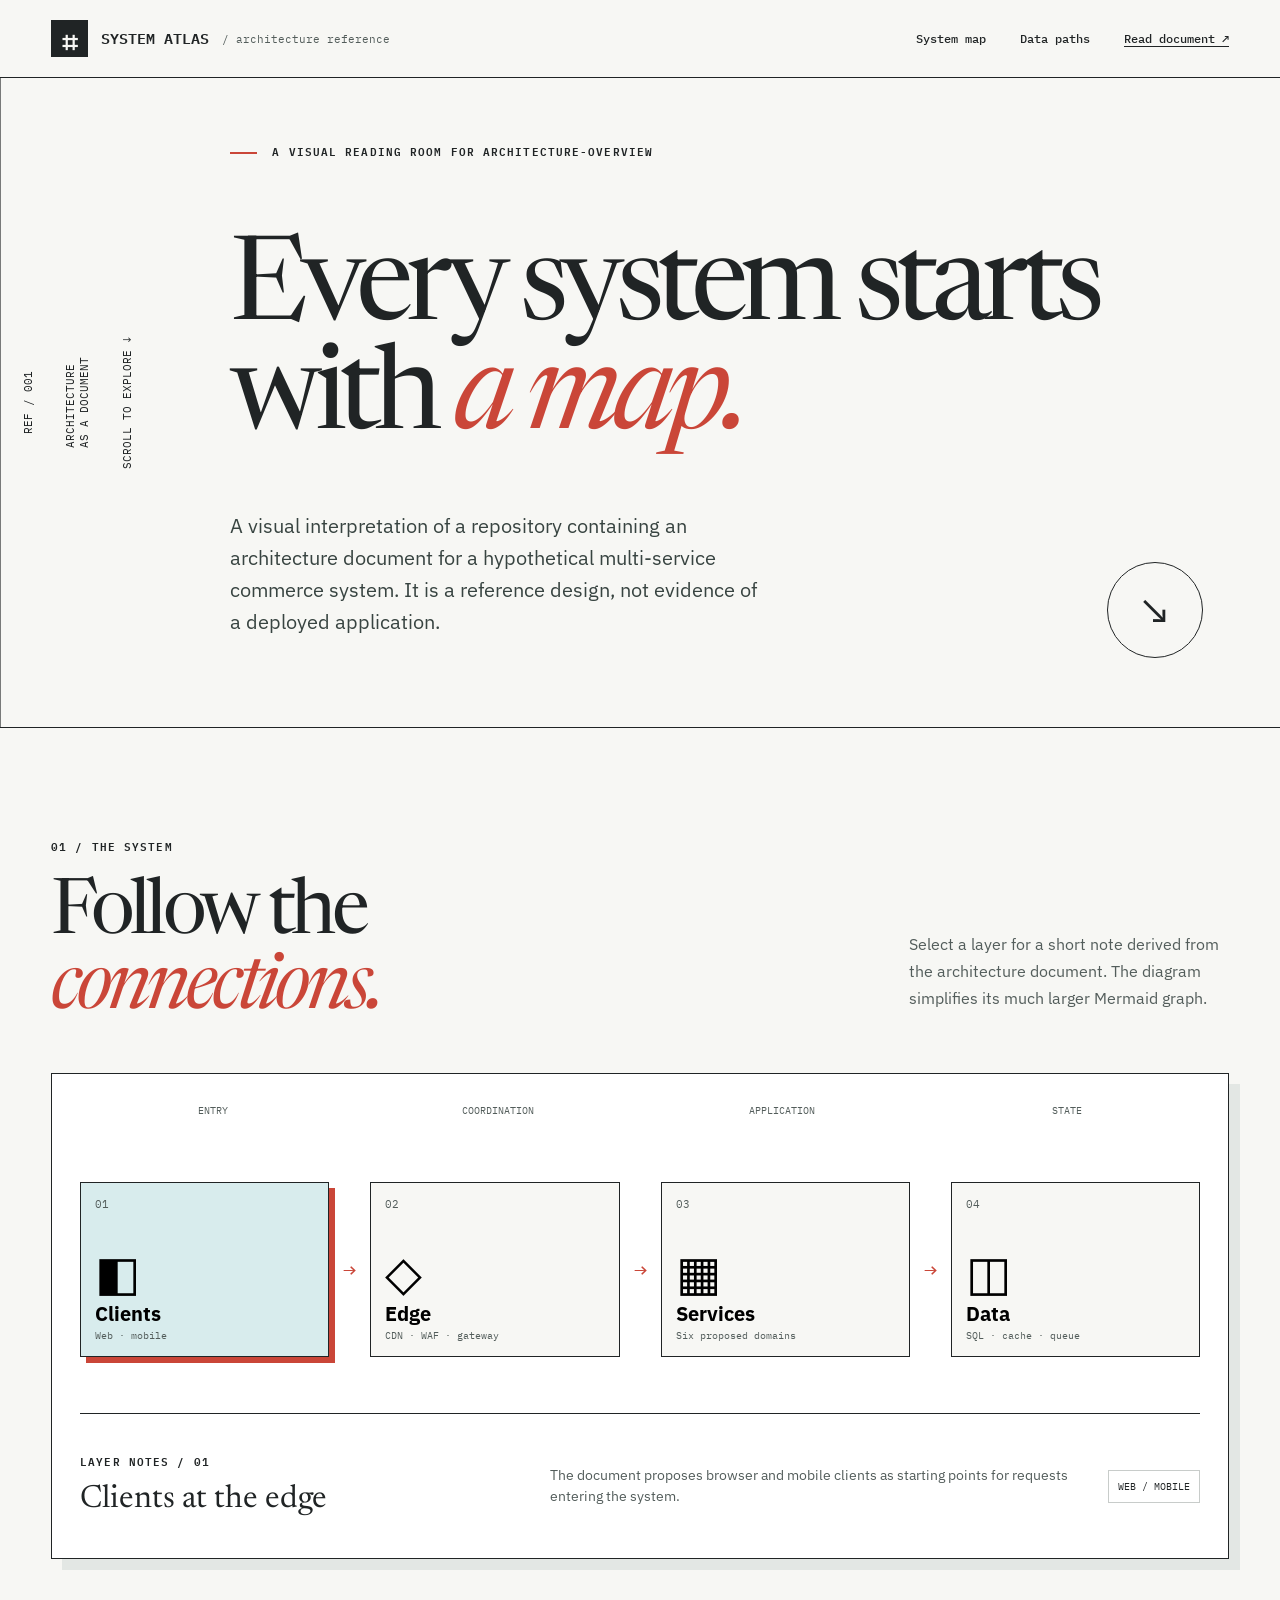
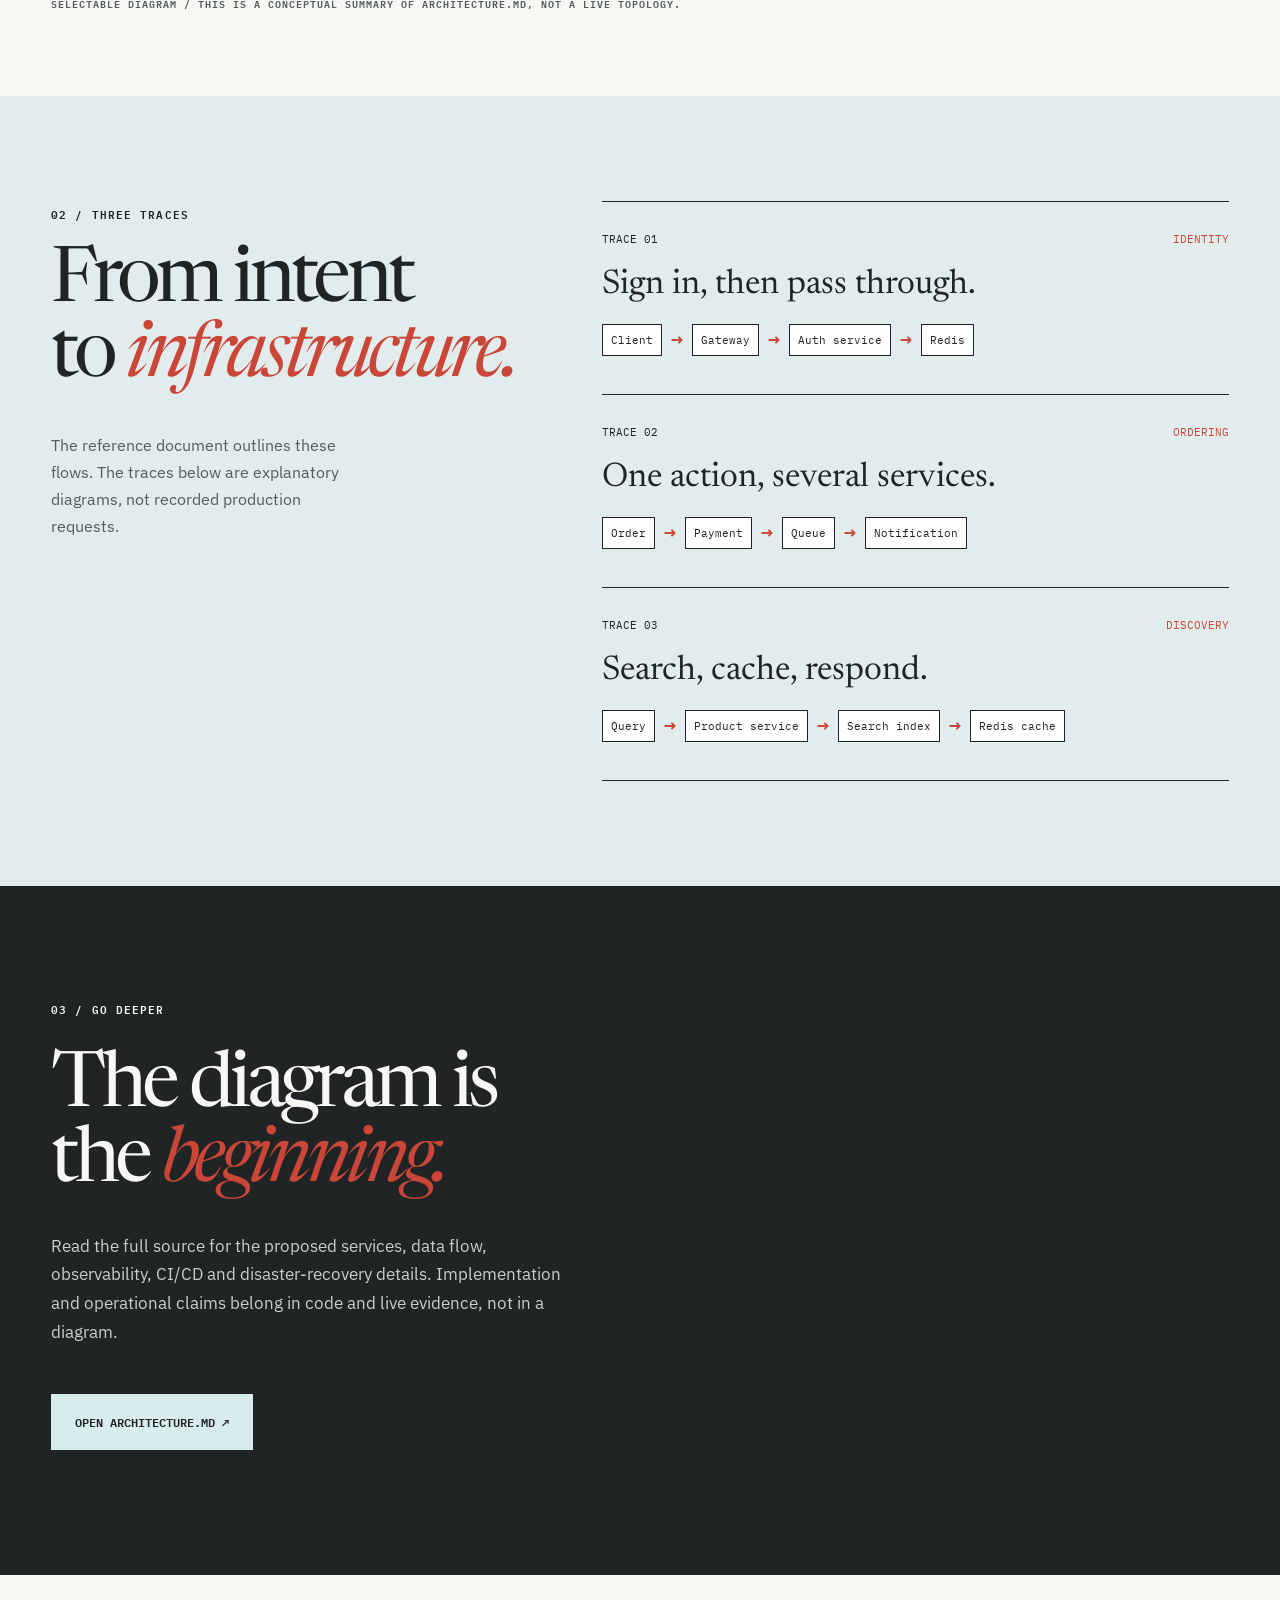
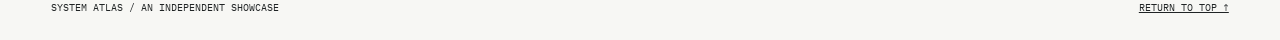
==== showcase-design/showcases/architecture-overview/index.html @ 067b2204 "feat: add public repository design gallery" ====
<!doctype html>
<html lang="en"><head><meta charset="utf-8"><meta name="viewport" content="width=device-width,initial-scale=1"><meta name="theme-color" content="#f7f7f4"><meta name="description" content="An interactive visual reading room for a documented reference architecture. Design-only concept."><title>System Atlas — Architecture Overview</title><link rel="preconnect" href="https://fonts.googleapis.com"><link rel="preconnect" href="https://fonts.gstatic.com" crossorigin><link href="https://fonts.googleapis.com/css2?family=IBM+Plex+Mono:wght@400;500;600&family=IBM+Plex+Sans:wght@400;500;600;700&family=Newsreader:opsz,wght@6..72,400;6..72,500&display=swap" rel="stylesheet"><link rel="stylesheet" href="styles.css"><script defer src="app.js"></script></head><body>
<a class="skip" href="#main">Skip to content</a><header class="bar"><a href="#top" class="brand"><span class="mark" aria-hidden="true">⌗</span>SYSTEM ATLAS<span class="brand-note">/ architecture reference</span></a><nav aria-label="Primary"><a href="#map">System map</a><a href="#paths">Data paths</a><a href="https://github.com/Athaher-Sayem/architecture-overview/blob/main/ARCHITECTURE.md" target="_blank" rel="noopener noreferrer">Read document ↗</a></nav></header>
<main id="main"><section id="top" class="opening"><div class="rail"><span>REF / 001</span><span>ARCHITECTURE<br>AS A DOCUMENT</span><span>SCROLL TO EXPLORE ↓</span></div><div class="opening-main"><p class="overline">A VISUAL READING ROOM FOR ARCHITECTURE-OVERVIEW</p><h1>Every system starts<br>with <i>a map.</i></h1><div class="opening-bottom"><p>A visual interpretation of a repository containing an architecture document for a hypothetical multi-service commerce system. It is a reference design, not evidence of a deployed application.</p><a href="#map" class="round-arrow" aria-label="Explore the architecture map">↘</a></div></div></section>
<section class="map-section" id="map"><div class="section-title"><div><span class="section-id">01 / THE SYSTEM</span><h2>Follow the<br><i>connections.</i></h2></div><p>Select a layer for a short note derived from the architecture document. The diagram simplifies its much larger Mermaid graph.</p></div><div class="map-area"><div class="map-labels"><span>ENTRY</span><span>COORDINATION</span><span>APPLICATION</span><span>STATE</span></div><div class="map-flow" role="group" aria-label="Explore documented system layers"><button type="button" data-layer="clients" aria-pressed="true"><span class="node-num">01</span><span class="node-symbol" aria-hidden="true">◧</span><strong>Clients</strong><small>Web · mobile</small></button><div class="connector" aria-hidden="true">→</div><button type="button" data-layer="edge" aria-pressed="false"><span class="node-num">02</span><span class="node-symbol" aria-hidden="true">◇</span><strong>Edge</strong><small>CDN · WAF · gateway</small></button><div class="connector" aria-hidden="true">→</div><button type="button" data-layer="services" aria-pressed="false"><span class="node-num">03</span><span class="node-symbol" aria-hidden="true">▦</span><strong>Services</strong><small>Six proposed domains</small></button><div class="connector" aria-hidden="true">→</div><button type="button" data-layer="data" aria-pressed="false"><span class="node-num">04</span><span class="node-symbol" aria-hidden="true">◫</span><strong>Data</strong><small>SQL · cache · queue</small></button></div><div class="inspector" aria-live="polite"><div><span class="inspector-kicker">LAYER NOTES / <span id="layer-index">01</span></span><h3 id="layer-title">Clients at the edge</h3></div><p id="layer-body">The document proposes browser and mobile clients as starting points for requests entering the system.</p><span id="layer-tags" class="inspector-tags">WEB / MOBILE</span></div></div><p class="map-footnote">SELECTABLE DIAGRAM / THIS IS A CONCEPTUAL SUMMARY OF ARCHITECTURE.MD, NOT A LIVE TOPOLOGY.</p></section>
<section class="paths" id="paths"><div class="paths-intro"><span class="section-id">02 / THREE TRACES</span><h2>From intent<br>to <i>infrastructure.</i></h2><p>The reference document outlines these flows. The traces below are explanatory diagrams, not recorded production requests.</p></div><div class="trace-list"><article><div class="trace-meta">TRACE 01 <span>IDENTITY</span></div><h3>Sign in, then pass through.</h3><div class="trace-steps"><span>Client</span><b>→</b><span>Gateway</span><b>→</b><span>Auth service</span><b>→</b><span>Redis</span></div></article><article><div class="trace-meta">TRACE 02 <span>ORDERING</span></div><h3>One action, several services.</h3><div class="trace-steps"><span>Order</span><b>→</b><span>Payment</span><b>→</b><span>Queue</span><b>→</b><span>Notification</span></div></article><article><div class="trace-meta">TRACE 03 <span>DISCOVERY</span></div><h3>Search, cache, respond.</h3><div class="trace-steps"><span>Query</span><b>→</b><span>Product service</span><b>→</b><span>Search index</span><b>→</b><span>Redis cache</span></div></article></div></section>
<section class="end"><span class="section-id">03 / GO DEEPER</span><h2>The diagram is<br>the <i>beginning.</i></h2><p>Read the full source for the proposed services, data flow, observability, CI/CD and disaster-recovery details. Implementation and operational claims belong in code and live evidence, not in a diagram.</p><a href="https://github.com/Athaher-Sayem/architecture-overview/blob/main/ARCHITECTURE.md" target="_blank" rel="noopener noreferrer">OPEN ARCHITECTURE.MD ↗</a></section></main><footer><span>SYSTEM ATLAS / AN INDEPENDENT SHOWCASE</span><a href="#top">RETURN TO TOP ↑</a></footer></body></html>
---- showcase-design/showcases/architecture-overview/styles.css ----
:root{--paper:#f7f7f4;--white:#fff;--ink:#202425;--line:#c8ccca;--red:#ca4638;--cyan:#d8eced;--muted:#535d5b;--mono:'IBM Plex Mono',Consolas,monospace;--sans:'IBM Plex Sans',Arial,sans-serif;--serif:'Newsreader',Georgia,serif;--s4:4px;--s8:8px;--s16:16px;--s24:24px;--s32:32px;--s48:48px;--s80:80px;--radius:0}*{box-sizing:border-box}html{scroll-behavior:smooth}body{margin:0;background:var(--paper);color:var(--ink);font:16px/1.55 var(--sans)}a{color:inherit}button{font:inherit;cursor:pointer}a:focus-visible,button:focus-visible{outline:3px solid var(--red);outline-offset:3px}.skip{position:absolute;top:-90px;left:12px;background:var(--ink);color:white;padding:10px;z-index:9}.skip:focus{top:12px}.bar{height:78px;border-bottom:1px solid var(--ink);padding-inline:4%;display:flex;align-items:center;justify-content:space-between;gap:20px}.brand{text-decoration:none;font:600 15px var(--mono);display:flex;align-items:center;gap:13px;white-space:nowrap}.mark{width:37px;height:37px;background:var(--ink);color:var(--paper);display:grid;place-items:center;font-size:27px}.brand-note{font-size:11px;color:var(--muted);font-weight:400}.bar nav{display:flex;gap:34px;font:500 12px var(--mono)}.bar nav a{text-decoration:none}.bar nav a:hover,.trace-list a:hover{color:var(--red)}.bar nav a:last-child{border-bottom:1px solid var(--ink)}h1,h2,h3,p{margin-top:0}.opening{display:grid;grid-template-columns:12% 1fr;border-bottom:1px solid var(--ink);min-height:650px}.rail{border-right:1px solid var(--ink);padding:40px 20px;display:flex;flex-direction:column;justify-content:space-between;writing-mode:vertical-rl;transform:rotate(180deg);align-items:center;font:11px var(--mono)}.opening-main{padding:65px clamp(24px,6vw,110px) 65px}.overline,.section-id,.map-footnote,.inspector-kicker{font:600 11px/1.4 var(--mono);letter-spacing:.1em}.overline:before{content:'';display:inline-block;width:27px;height:2px;background:var(--red);vertical-align:middle;margin-right:15px}h1{font:400 clamp(66px,9.1vw,156px)/.93 var(--serif);letter-spacing:-.065em;margin:80px 0 55px}h1 i,h2 i{color:var(--red);font-weight:400}.opening-bottom{display:flex;align-items:end;justify-content:space-between;gap:45px}.opening-bottom p{max-width:540px;font-size:20px;color:#384441;line-height:1.6}.round-arrow{border:1px solid var(--ink);border-radius:50%;height:96px;width:96px;display:grid;place-items:center;text-decoration:none;font-size:42px;flex:none;transition:background .2s,color .2s}.round-arrow:hover{background:var(--ink);color:var(--paper)}.map-section{padding:105px 4% 86px}.section-title{display:flex;align-items:end;justify-content:space-between;gap:40px;margin-bottom:45px}.section-title>p,.paths-intro>p{max-width:320px;color:var(--muted);line-height:1.7}.section-title h2,.paths-intro h2,.end h2{font:400 clamp(58px,6vw,100px)/.98 var(--serif);letter-spacing:-.06em;margin:20px 0 0}.map-area{border:1px solid var(--ink);background:var(--white);padding:30px 28px 0;box-shadow:11px 11px 0 #e3e7e4}.map-labels{display:grid;grid-template-columns:repeat(4,1fr);text-align:center;gap:20px;font:10px var(--mono);color:var(--muted)}.map-flow{display:flex;align-items:center;gap:0;margin:65px 0 56px}.map-flow button{background:var(--paper);border:1px solid var(--ink);padding:14px;text-align:left;min-width:0;flex:1;min-height:175px;display:flex;flex-direction:column;transition:background .2s,box-shadow .2s}.map-flow button:hover{background:var(--cyan)}.map-flow button[aria-pressed=true]{background:var(--cyan);box-shadow:6px 6px 0 var(--red)}.node-num{font:11px var(--mono);color:var(--muted)}.node-symbol{font:48px var(--serif);margin:auto 0 0;line-height:.8}.map-flow strong{font-size:20px}.map-flow small{font:10px var(--mono);color:var(--muted)}.connector{padding:0 14px;color:var(--red);font:22px var(--mono)}.inspector{border-top:1px solid var(--ink);display:grid;grid-template-columns:1fr 1.2fr auto;align-items:center;gap:30px;min-height:145px}.inspector h3{font:400 32px var(--serif);margin:10px 0}.inspector p{margin:0;color:var(--muted);font-size:14px}.inspector-tags{font:10px var(--mono);border:1px solid var(--line);padding:9px;white-space:nowrap}.map-footnote{margin:37px 0 0;color:var(--muted);font-size:10px}.paths{background:#e2eced;display:grid;grid-template-columns:1fr 1.25fr;gap:50px;padding:105px 4%}.paths-intro{position:sticky;top:20px;height:max-content}.paths-intro p{margin-top:35px}.trace-list{border-top:1px solid var(--ink)}.trace-list article{padding:30px 0 38px;border-bottom:1px solid var(--ink)}.trace-meta{font:11px var(--mono);display:flex;justify-content:space-between}.trace-meta span{color:var(--red)}.trace-list h3{font:400 34px var(--serif);margin:22px 0}.trace-steps{display:flex;flex-wrap:wrap;align-items:center;gap:8px}.trace-steps span{background:var(--white);border:1px solid var(--ink);font:11px var(--mono);padding:8px}.trace-steps b{color:var(--red)}.end{padding:110px 4% 125px;background:var(--ink);color:var(--paper)}.end h2{max-width:890px;margin-block:30px}.end p{max-width:540px;color:#c4d0cb;font-size:17px;line-height:1.7}.end a{margin-top:30px;display:inline-block;padding:18px 24px;color:var(--ink);background:var(--cyan);text-decoration:none;font:600 12px var(--mono)}.end a:hover{background:#e6eeed}footer{padding:26px 4%;display:flex;justify-content:space-between;gap:18px;font:10px var(--mono)}@media(max-width:1050px){.opening{grid-template-columns:65px 1fr}.rail{padding:24px 12px}.inspector{grid-template-columns:1fr 1.3fr}.inspector-tags{grid-column:1/-1;width:max-content;margin-bottom:16px}.map-flow button{min-height:160px}.map-flow strong{font-size:17px}.connector{padding:0 6px}.paths{gap:28px}}@media(max-width:700px){.bar{height:65px;padding-inline:20px}.bar nav{gap:12px}.bar nav a:not(:last-child),.brand-note{display:none}.bar nav a{font-size:10px}.opening{grid-template-columns:1fr;min-height:auto}.rail{writing-mode:initial;transform:none;flex-direction:row;border-right:0;border-bottom:1px solid var(--line);padding:10px 20px;font-size:9px}.rail span:nth-child(2){display:none}.opening-main{padding:55px 20px 70px}.opening h1{font-size:clamp(56px,11vw,90px);margin:58px 0 38px}.opening-bottom p{font-size:16px}.round-arrow{height:58px;width:58px;font-size:26px}.map-section{padding:75px 20px}.section-title{display:block}.section-title>p{margin-top:25px}.map-area{padding:20px 14px 0;box-shadow:5px 5px 0 #e3e7e4}.map-labels{display:none}.map-flow{margin:30px 0;display:grid;grid-template-columns:repeat(2,1fr);gap:15px}.map-flow button{min-height:140px}.connector{display:none}.inspector{display:block;padding-block:22px}.inspector p{margin:15px 0}.paths{padding:78px 20px;display:block}.paths-intro{position:static}.trace-list{margin-top:40px}.end{padding:80px 20px}footer{padding:22px 20px}}@media(max-width:390px){.brand{font-size:12px}.opening h1{font-size:51px}.map-flow button{padding:9px}.map-flow strong{font-size:16px}.trace-steps{gap:4px}.trace-steps span{font-size:9px}}@media(prefers-reduced-motion:reduce){*,*:before,*:after{scroll-behavior:auto!important;transition:none!important}}
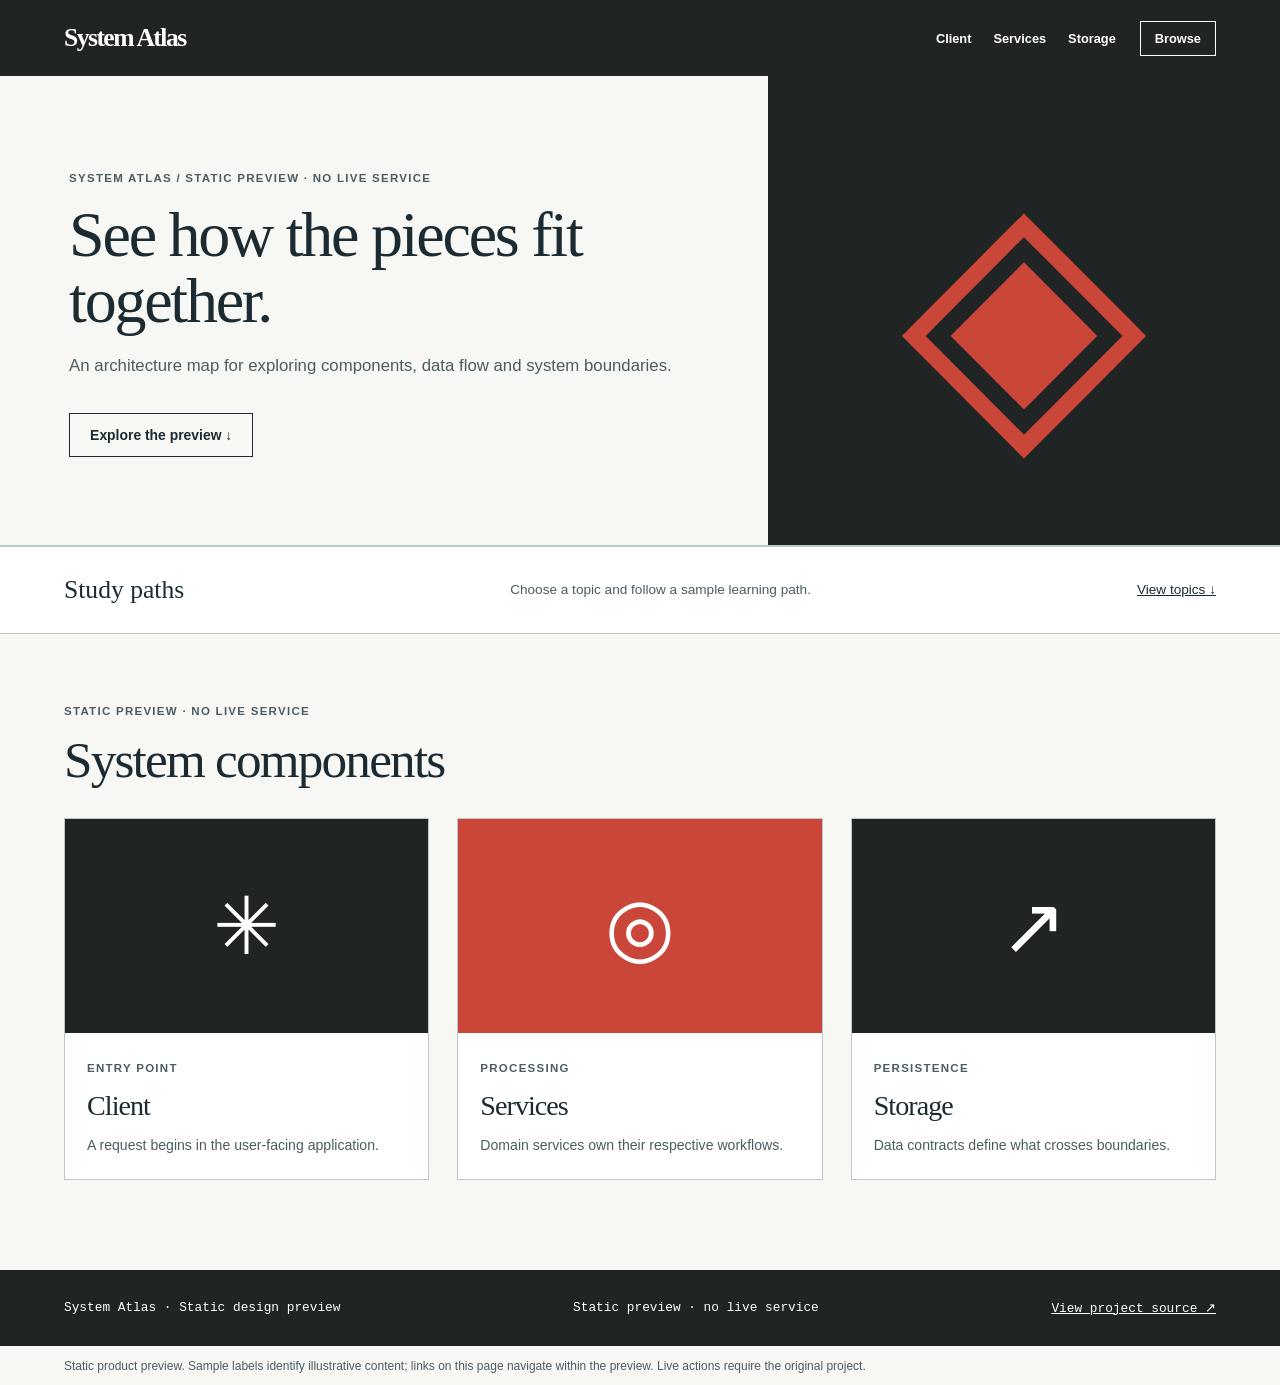
==== commit 8944eb9c: "feat: refresh product-first showcase gallery" ====
--- a/showcase-design/showcases/architecture-overview/index.html
+++ b/showcase-design/showcases/architecture-overview/index.html
@@ -1,7 +1 @@
-<!doctype html>
-<html lang="en"><head><meta charset="utf-8"><meta name="viewport" content="width=device-width,initial-scale=1"><meta name="theme-color" content="#f7f7f4"><meta name="description" content="An interactive visual reading room for a documented reference architecture. Design-only concept."><title>System Atlas — Architecture Overview</title><link rel="preconnect" href="https://fonts.googleapis.com"><link rel="preconnect" href="https://fonts.gstatic.com" crossorigin><link href="https://fonts.googleapis.com/css2?family=IBM+Plex+Mono:wght@400;500;600&family=IBM+Plex+Sans:wght@400;500;600;700&family=Newsreader:opsz,wght@6..72,400;6..72,500&display=swap" rel="stylesheet"><link rel="stylesheet" href="styles.css"><script defer src="app.js"></script></head><body>
-<a class="skip" href="#main">Skip to content</a><header class="bar"><a href="#top" class="brand"><span class="mark" aria-hidden="true">⌗</span>SYSTEM ATLAS<span class="brand-note">/ architecture reference</span></a><nav aria-label="Primary"><a href="#map">System map</a><a href="#paths">Data paths</a><a href="https://github.com/Athaher-Sayem/architecture-overview/blob/main/ARCHITECTURE.md" target="_blank" rel="noopener noreferrer">Read document ↗</a></nav></header>
-<main id="main"><section id="top" class="opening"><div class="rail"><span>REF / 001</span><span>ARCHITECTURE<br>AS A DOCUMENT</span><span>SCROLL TO EXPLORE ↓</span></div><div class="opening-main"><p class="overline">A VISUAL READING ROOM FOR ARCHITECTURE-OVERVIEW</p><h1>Every system starts<br>with <i>a map.</i></h1><div class="opening-bottom"><p>A visual interpretation of a repository containing an architecture document for a hypothetical multi-service commerce system. It is a reference design, not evidence of a deployed application.</p><a href="#map" class="round-arrow" aria-label="Explore the architecture map">↘</a></div></div></section>
-<section class="map-section" id="map"><div class="section-title"><div><span class="section-id">01 / THE SYSTEM</span><h2>Follow the<br><i>connections.</i></h2></div><p>Select a layer for a short note derived from the architecture document. The diagram simplifies its much larger Mermaid graph.</p></div><div class="map-area"><div class="map-labels"><span>ENTRY</span><span>COORDINATION</span><span>APPLICATION</span><span>STATE</span></div><div class="map-flow" role="group" aria-label="Explore documented system layers"><button type="button" data-layer="clients" aria-pressed="true"><span class="node-num">01</span><span class="node-symbol" aria-hidden="true">◧</span><strong>Clients</strong><small>Web · mobile</small></button><div class="connector" aria-hidden="true">→</div><button type="button" data-layer="edge" aria-pressed="false"><span class="node-num">02</span><span class="node-symbol" aria-hidden="true">◇</span><strong>Edge</strong><small>CDN · WAF · gateway</small></button><div class="connector" aria-hidden="true">→</div><button type="button" data-layer="services" aria-pressed="false"><span class="node-num">03</span><span class="node-symbol" aria-hidden="true">▦</span><strong>Services</strong><small>Six proposed domains</small></button><div class="connector" aria-hidden="true">→</div><button type="button" data-layer="data" aria-pressed="false"><span class="node-num">04</span><span class="node-symbol" aria-hidden="true">◫</span><strong>Data</strong><small>SQL · cache · queue</small></button></div><div class="inspector" aria-live="polite"><div><span class="inspector-kicker">LAYER NOTES / <span id="layer-index">01</span></span><h3 id="layer-title">Clients at the edge</h3></div><p id="layer-body">The document proposes browser and mobile clients as starting points for requests entering the system.</p><span id="layer-tags" class="inspector-tags">WEB / MOBILE</span></div></div><p class="map-footnote">SELECTABLE DIAGRAM / THIS IS A CONCEPTUAL SUMMARY OF ARCHITECTURE.MD, NOT A LIVE TOPOLOGY.</p></section>
-<section class="paths" id="paths"><div class="paths-intro"><span class="section-id">02 / THREE TRACES</span><h2>From intent<br>to <i>infrastructure.</i></h2><p>The reference document outlines these flows. The traces below are explanatory diagrams, not recorded production requests.</p></div><div class="trace-list"><article><div class="trace-meta">TRACE 01 <span>IDENTITY</span></div><h3>Sign in, then pass through.</h3><div class="trace-steps"><span>Client</span><b>→</b><span>Gateway</span><b>→</b><span>Auth service</span><b>→</b><span>Redis</span></div></article><article><div class="trace-meta">TRACE 02 <span>ORDERING</span></div><h3>One action, several services.</h3><div class="trace-steps"><span>Order</span><b>→</b><span>Payment</span><b>→</b><span>Queue</span><b>→</b><span>Notification</span></div></article><article><div class="trace-meta">TRACE 03 <span>DISCOVERY</span></div><h3>Search, cache, respond.</h3><div class="trace-steps"><span>Query</span><b>→</b><span>Product service</span><b>→</b><span>Search index</span><b>→</b><span>Redis cache</span></div></article></div></section>
-<section class="end"><span class="section-id">03 / GO DEEPER</span><h2>The diagram is<br>the <i>beginning.</i></h2><p>Read the full source for the proposed services, data flow, observability, CI/CD and disaster-recovery details. Implementation and operational claims belong in code and live evidence, not in a diagram.</p><a href="https://github.com/Athaher-Sayem/architecture-overview/blob/main/ARCHITECTURE.md" target="_blank" rel="noopener noreferrer">OPEN ARCHITECTURE.MD ↗</a></section></main><footer><span>SYSTEM ATLAS / AN INDEPENDENT SHOWCASE</span><a href="#top">RETURN TO TOP ↑</a></footer></body></html>
+<!doctype html><html lang="en"><head><meta charset="utf-8"><meta name="viewport" content="width=device-width,initial-scale=1"><meta name="description" content="An architecture map for exploring components, data flow and system boundaries."><title>System Atlas — See how the pieces fit together.</title><link rel="stylesheet" href="styles.css"><link rel="stylesheet" href="product.css"></head><body class="product-page product-architecture"><a class="p-skip" href="#main">Skip to content</a><header class="p-nav"><a class="p-brand" href="#home">System Atlas</a><nav aria-label="Sections"><a href="#item-0">Client</a><a href="#item-1">Services</a><a href="#item-2">Storage</a></nav><a class="p-nav-extra" href="#items">Browse</a></header><main id="main"><section class="p-heading" id="home"><div class="p-copy"><span class="p-overline">System Atlas / Static preview · no live service</span><h1>See how the pieces fit together.</h1><p>An architecture map for exploring components, data flow and system boundaries.</p><a class="p-action" href="#items">Explore the preview <span aria-hidden="true">↓</span></a></div><div class="p-hero-graphic" aria-hidden="true"><span>◈</span></div></section><div id="workspace"><section class="p-shopbar"><b>Study paths</b><span>Choose a topic and follow a sample learning path.</span><a href="#items">View topics ↓</a></section></div><section id="items" class="p-collection"><div class="p-section-title"><div><small>Static preview · no live service</small><h2>System components</h2></div></div><div class="p-grid architecture"><article class="p-item" id="item-0"><div class="p-image architecture"><span aria-hidden="true">✳</span></div><div class="p-item-info"><small>Entry point</small><h3>Client</h3><p>A request begins in the user-facing application.</p></div></article><article class="p-item" id="item-1"><div class="p-image architecture"><span aria-hidden="true">◎</span></div><div class="p-item-info"><small>Processing</small><h3>Services</h3><p>Domain services own their respective workflows.</p></div></article><article class="p-item" id="item-2"><div class="p-image architecture"><span aria-hidden="true">↗</span></div><div class="p-item-info"><small>Persistence</small><h3>Storage</h3><p>Data contracts define what crosses boundaries.</p></div></article></div></section></main><footer class="p-footer"><span>System Atlas · Static design preview</span><span>Static preview · no live service</span><a href="https://github.com/Athaher-Sayem/architecture-overview/tree/Shocase_design" target="_blank" rel="noopener noreferrer">View project source ↗</a></footer><p class="p-disclosure">Static product preview. Sample labels identify illustrative content; links on this page navigate within the preview. Live actions require the original project.</p></body></html>
--- a/showcase-design/showcases/architecture-overview/product.css
+++ b/showcase-design/showcases/architecture-overview/product.css
@@ -0,0 +1,27 @@
+:root{--p-bg:#f7f7f4;--p-ink:#1c2b31;--p-accent:#ca4638;--p-card:#ffffff;--p-muted:#4c5c61;--p-border:#b9c9c8;--p-head:#202425;--p-head-ink:#ffffff;}
+
+/* Product-first preview. Preserve the original design's palette and assets. */
+body.product-page{background:var(--p-bg);color:var(--p-ink);font-family:Arial,'Segoe UI',sans-serif;line-height:1.5;margin:0}
+.product-page *{box-sizing:border-box}.product-page a{color:inherit}.product-page a:focus-visible{outline:3px solid var(--p-accent);outline-offset:4px}.product-page h1,.product-page h2,.product-page h3{overflow-wrap:anywhere;letter-spacing:-.035em}.product-page p{max-width:68ch}
+.p-skip{position:absolute;top:-90px;left:12px;background:var(--p-card);padding:10px;z-index:10}.p-skip:focus{top:10px}
+.p-nav{min-height:76px;display:flex;align-items:center;gap:24px;padding:12px 5%;background:var(--p-head);color:var(--p-head-ink)}
+.p-brand{text-decoration:none;font:bold clamp(1.25rem,2vw,1.9rem)/1.1 Georgia,serif;letter-spacing:-.06em;flex:0 0 auto}
+.p-nav nav{display:flex;gap:22px;margin-left:auto;overflow-x:auto;scrollbar-width:thin}.p-nav nav a,.p-nav-extra{font:600 .8rem Arial,sans-serif;text-decoration:none;white-space:nowrap}.p-nav nav a:hover,.p-nav-extra:hover{text-decoration:underline;text-underline-offset:4px}.p-nav-extra{border:1px solid currentColor;padding:9px 14px}
+.p-heading{display:grid;grid-template-columns:1.2fr .8fr;min-height:470px;align-items:stretch;border-bottom:1px solid var(--p-border)}.p-copy{padding:72px 7% 64px 9%;display:flex;flex-direction:column;justify-content:center}.p-overline,.p-item small,.p-section-title small,.p-work-head small,.p-newspaper .p-edition{font:700 .72rem Arial,sans-serif;text-transform:uppercase;letter-spacing:.11em;color:var(--p-muted)}
+.p-heading h1{font:normal clamp(3rem,5vw,5.6rem)/1.03 Georgia,serif;margin:18px 0}.p-copy>p{font-size:1.05rem;color:var(--p-muted);line-height:1.7}.p-action{align-self:flex-start;padding:13px 20px;border:1px solid var(--p-ink);text-decoration:none;margin-top:16px;font:700 .87rem Arial,sans-serif}.p-action:hover{background:var(--p-head);color:var(--p-head-ink)}
+.p-hero-image,.p-hero-graphic{min-height:340px;background:var(--p-head);display:grid;place-items:center;overflow:hidden}.p-hero-image img{width:100%;height:100%;max-height:560px;object-fit:cover}.p-hero-graphic span{color:var(--p-accent);font:normal clamp(11rem,25vw,27rem)/1 Georgia,serif}
+.p-newspaper{text-align:center;padding:34px 5% 25px;border-block:3px double var(--p-border)}.p-newspaper h1{font:normal clamp(3.5rem,8vw,8rem)/1 Georgia,serif;margin:14px 0;letter-spacing:-.06em}.p-newspaper p{margin:auto;color:var(--p-muted)}
+.p-front{display:grid;grid-template-columns:1.65fr .8fr;margin:36px 5%;border-block:1px solid var(--p-border)}.p-lead{padding:38px 5% 42px 0;border-right:1px solid var(--p-border)}.p-lead h2{font:normal clamp(2.8rem,5vw,5.5rem)/1.07 Georgia,serif;max-width:14ch;margin:20px 0}.p-lead p{color:var(--p-muted)}.p-front aside{padding:30px 0 25px 8%}.p-front aside>b{font-size:1rem}.p-front aside a{display:flex;gap:20px;padding:20px 0;border-bottom:1px solid var(--p-border);text-decoration:none}.p-front aside span{font-size:.8rem;color:var(--p-muted)}
+.p-shopbar{display:flex;justify-content:space-between;align-items:center;gap:22px;flex-wrap:wrap;padding:28px 5%;background:var(--p-card);border-block:1px solid var(--p-border)}.p-shopbar b{font:normal 1.6rem Georgia,serif}.p-shopbar span{font-size:.85rem;color:var(--p-muted)}.p-shopbar a{font-size:.85rem}
+.p-workspace{margin:42px 5% 30px;padding:30px;background:var(--p-card);border:1px solid var(--p-border)}.p-work-head{display:flex;justify-content:space-between;align-items:center;gap:20px}.p-work-head h2{font:normal clamp(1.7rem,3vw,2.8rem) Georgia,serif;margin:8px 0 25px}.p-chip{font-size:.72rem;padding:7px 10px;border:1px solid var(--p-border);border-radius:20px}.p-steps{display:grid;grid-template-columns:repeat(3,minmax(0,1fr));border:1px solid var(--p-border)}.p-steps a{padding:26px;border-right:1px solid var(--p-border);text-decoration:none;display:grid;gap:9px}.p-steps a:last-child{border-right:0}.p-steps a:hover{background:var(--p-bg)}.p-steps a>span{font-size:.75rem;color:var(--p-muted)}.p-steps a>b{font-size:1.2rem}.p-steps a>small{color:var(--p-muted)}.p-preview{margin-top:22px;min-height:116px;display:flex;align-items:center;gap:26px;padding:22px;background:var(--p-bg);border:1px dashed var(--p-border)}.p-preview-mark{font:2.3rem Consolas,monospace;color:var(--p-accent)}.p-preview p{margin:5px 0 0;color:var(--p-muted);font-size:.85rem}
+.p-collection{padding:64px 5% 90px}.p-section-title{display:flex;justify-content:space-between;gap:25px;align-items:end;margin-bottom:30px}.p-section-title h2{font:normal clamp(2rem,4vw,4rem)/1.1 Georgia,serif;margin:10px 0 0}.p-section-title p{font-size:.8rem;color:var(--p-muted);max-width:23rem;margin:0}.p-grid{display:grid;grid-template-columns:repeat(3,minmax(0,1fr));gap:18px}.p-item{border:1px solid var(--p-border);background:var(--p-card);min-width:0}.p-image{aspect-ratio:1.7;overflow:hidden;display:grid;place-items:center;background:var(--p-head)}.p-image img{width:100%;height:100%;object-fit:cover}.p-image>span{font:normal 5rem Georgia,serif;color:var(--p-accent)}.p-item:nth-child(2) .p-image{background:var(--p-accent)}.p-item:nth-child(2) .p-image span{color:var(--p-head)}.p-item-info{padding:22px}.p-item h3{font:normal clamp(1.3rem,2.2vw,2rem)/1.1 Georgia,serif;margin:12px 0}.p-item p{font-size:.88rem;color:var(--p-muted);line-height:1.6;margin:0}
+.product-news .p-grid,.product-news_bn .p-grid{grid-template-columns:1.3fr 1fr 1fr}.product-news .p-image,.product-news_bn .p-image{aspect-ratio:2.3;background:var(--p-head)}.product-news .p-item,.product-news_bn .p-item{border-width:0 0 1px 0;background:transparent}.product-news .p-item-info,.product-news_bn .p-item-info{padding-left:0}
+.product-store .p-image,.product-commerce .p-image{aspect-ratio:1.1}.product-events .p-item{border-top:4px solid var(--p-accent)}.product-game .p-image,.product-compiler .p-image,.product-notebook .p-image{background:var(--p-head);aspect-ratio:2.4}.product-portfolio .p-grid,.product-architecture .p-grid{gap:28px}.product-empty .p-collection{min-height:470px}
+.p-app-intro{padding:35px 5% 12px}.p-app-intro span{font:700 .7rem Arial,sans-serif;letter-spacing:.1em;text-transform:uppercase;color:var(--p-muted)}.p-app-intro h1{font:normal clamp(2rem,3.5vw,3.6rem)/1.12 Georgia,serif;margin:12px 0 8px}.p-app-intro p{font-size:.9rem;color:var(--p-muted);margin:0}.p-app-intro+.p-workspace{margin-top:14px}.p-story-label{display:inline-block;margin-top:20px;font-size:.8rem;border-top:1px solid var(--p-border);padding-top:12px}
+.product-events .p-heading,.product-store .p-heading,.product-commerce .p-heading{min-height:320px;grid-template-columns:1.25fr .75fr}.product-events .p-copy,.product-store .p-copy,.product-commerce .p-copy{padding-block:38px}.product-events .p-heading h1,.product-store .p-heading h1,.product-commerce .p-heading h1{font-size:clamp(2.7rem,4vw,4.7rem)}
+.p-image>span{color:var(--p-head-ink)}.p-item:nth-child(2) .p-image span{color:var(--p-head-ink)}.product-news .p-grid,.product-news_bn .p-grid{grid-template-columns:1fr 1fr}.product-news .p-item,.product-news_bn .p-item{border-width:1px 0 0 0;background:transparent}.product-news .p-item-info,.product-news_bn .p-item-info{padding:24px 0}.product-news .p-item h3,.product-news_bn .p-item h3{font-size:clamp(1.7rem,3vw,3rem)}
+.p-brand,.p-heading h1,.p-app-intro h1,.p-newspaper h1,.p-lead h2,.p-work-head h2,.p-section-title h2,.p-item h3{font-family:var(--display,var(--serif,var(--font,Georgia,serif)))}
+.p-footer{padding:30px 5%;display:flex;justify-content:space-between;flex-wrap:wrap;gap:16px;background:var(--p-head);color:var(--p-head-ink);font-size:.8rem}.p-footer a{color:inherit}.p-disclosure{max-width:none!important;padding:11px 5%;margin:0;font-size:.75rem;background:var(--p-bg);color:var(--p-muted)}
+@media(max-width:800px){.p-nav{flex-wrap:wrap;gap:12px}.p-nav nav{order:3;width:100%;padding:10px 0;margin-left:0}.p-nav-extra{margin-left:auto}.p-heading{display:block;min-height:0}.p-copy{padding:54px 6%}.p-heading h1{font-size:clamp(2.6rem,9vw,5rem)}.p-hero-image,.p-hero-graphic{height:260px;min-height:260px}.p-hero-graphic span{font-size:13rem}.p-front{display:block}.p-lead{border-right:0;border-bottom:1px solid var(--p-border)}.p-front aside{padding:25px 0}.p-grid{grid-template-columns:repeat(2,minmax(0,1fr))!important}.p-steps{grid-template-columns:1fr}.p-steps a{border-bottom:1px solid var(--p-border);border-right:0!important}.p-steps a:last-child{border-bottom:0}.p-section-title{display:block}.p-section-title p{margin-top:15px}.p-workspace{padding:20px}}
+@media(max-width:550px){.p-grid{grid-template-columns:1fr!important}.p-collection{padding-top:45px}.p-section-title h2{font-size:2.2rem}.p-work-head{align-items:flex-start}.p-chip{max-width:115px;text-align:center}.p-front{margin-top:18px}.p-newspaper h1{font-size:3rem}.p-footer{display:block}.p-footer>*{display:block;margin-bottom:9px}}
+@media(prefers-reduced-motion:reduce){html{scroll-behavior:auto}}
